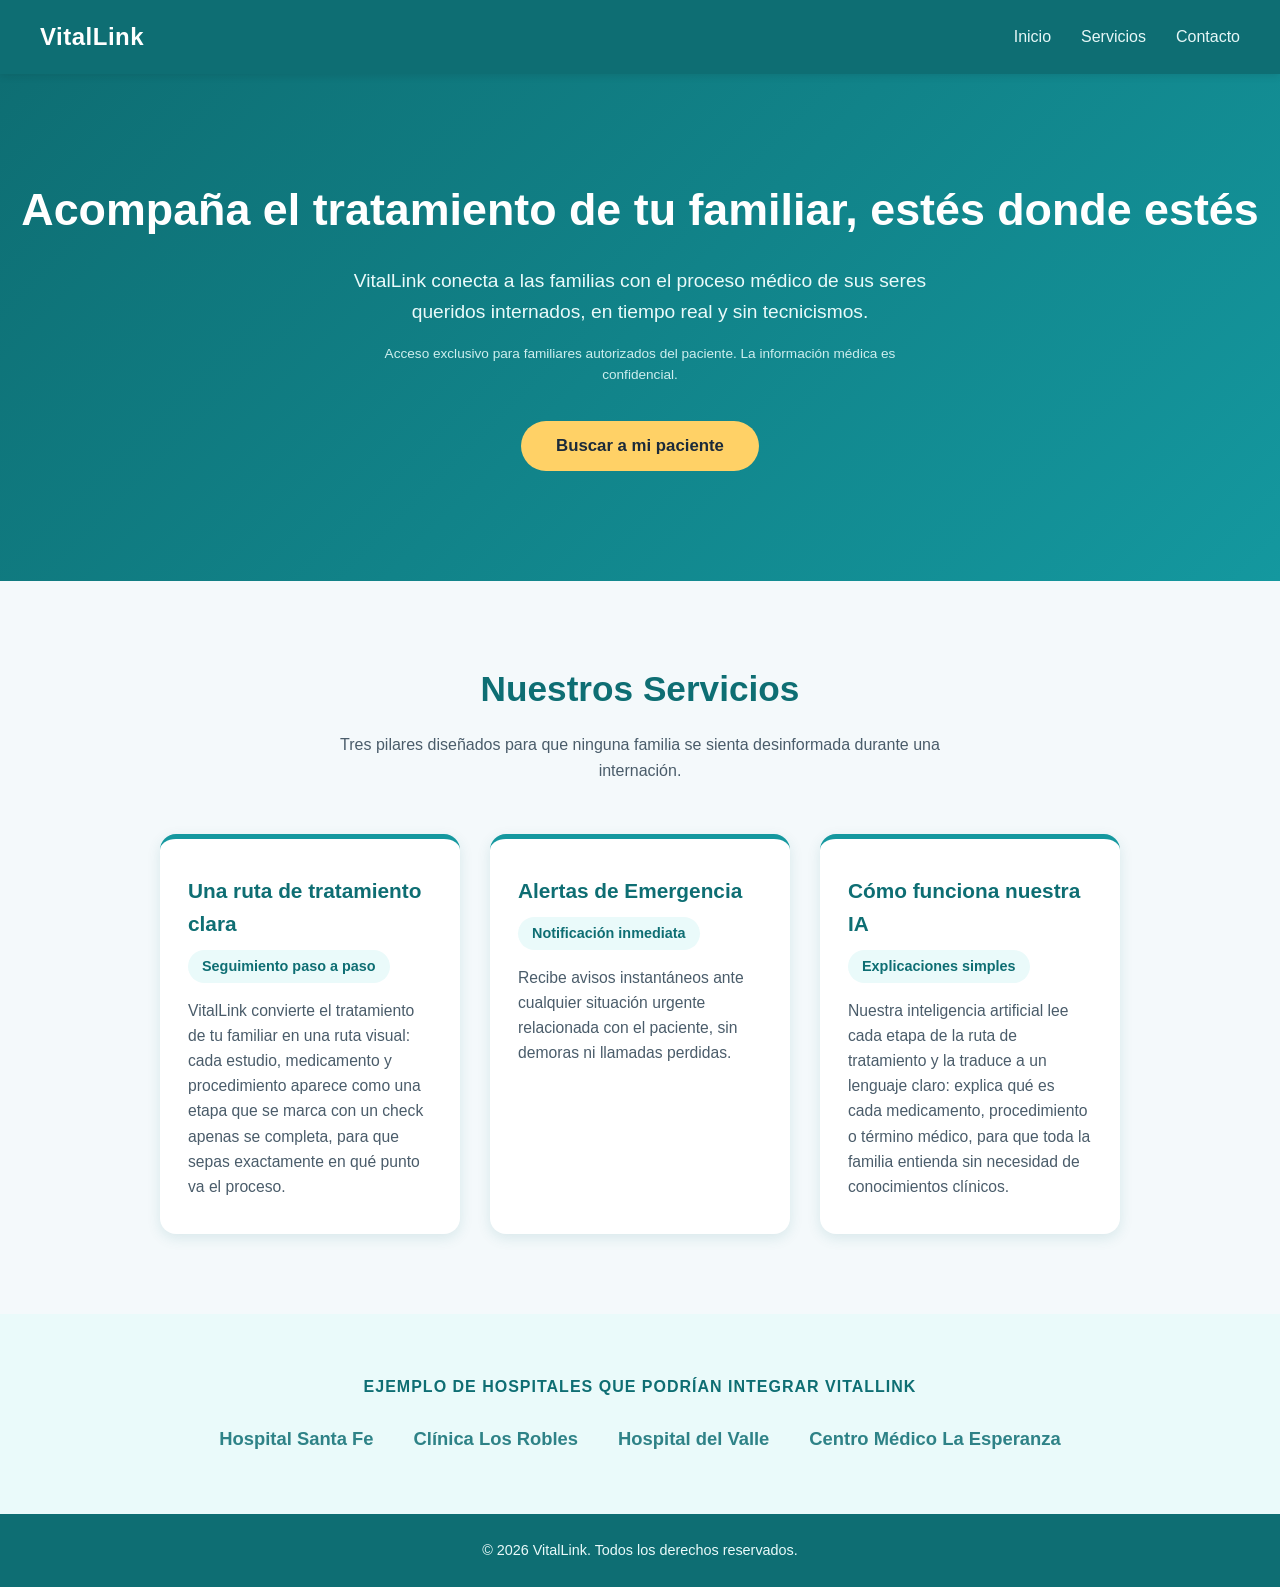
==== index.html @ 8f51c0bb "Update index.html" ====
<!DOCTYPE html>
<html lang="es">
<head>
<meta charset="UTF-8">
<meta name="viewport" content="width=device-width, initial-scale=1.0">
<title>VitalLink - Seguimiento de pacientes en tiempo real</title>
<style>
  * {
    margin: 0;
    padding: 0;
    box-sizing: border-box;
  }

  html {
    scroll-behavior: smooth;
  }

  body {
    font-family: 'Segoe UI', Arial, sans-serif;
    color: #1b2a3a;
    background-color: #f4f9fb;
    line-height: 1.6;
  }

  nav {
    display: flex;
    justify-content: space-between;
    align-items: center;
    background-color: #0e6e73;
    padding: 18px 40px;
    position: sticky;
    top: 0;
    z-index: 100;
    box-shadow: 0 2px 8px rgba(0,0,0,0.1);
  }

  nav .logo {
    color: #ffffff;
    font-size: 1.5rem;
    font-weight: bold;
    letter-spacing: 0.5px;
  }

  nav ul {
    list-style: none;
    display: flex;
    gap: 30px;
  }

  nav ul li a {
    color: #e6f7f7;
    text-decoration: none;
    font-size: 1rem;
    font-weight: 500;
    transition: color 0.3s ease;
  }

  nav ul li a:hover {
    color: #ffd166;
  }

  .hero {
    background: linear-gradient(135deg, #0e6e73 0%, #14989f 100%);
    color: #ffffff;
    text-align: center;
    padding: 100px 20px 110px 20px;
  }

  .hero h1 {
    font-size: 2.8rem;
    margin-bottom: 20px;
  }

  .hero p {
    font-size: 1.2rem;
    max-width: 650px;
    margin: 0 auto 35px auto;
    color: #eafafa;
  }

  .hero .disclaimer {
    font-size: 0.85rem;
    max-width: 550px;
    margin: -20px auto 35px auto;
    color: #cdeeee;
  }

  .btn-primary {
    background-color: #ffd166;
    color: #1b2a3a;
    border: none;
    padding: 15px 35px;
    font-size: 1.05rem;
    font-weight: bold;
    border-radius: 30px;
    cursor: pointer;
    transition: transform 0.2s ease, background-color 0.2s ease;
  }

  .btn-primary:hover {
    background-color: #ffbc3a;
    transform: translateY(-2px);
  }

  .services {
    padding: 80px 40px;
    max-width: 1100px;
    margin: 0 auto;
  }

  .services h2 {
    text-align: center;
    font-size: 2.2rem;
    margin-bottom: 15px;
    color: #0e6e73;
  }

  .services > p {
    text-align: center;
    max-width: 600px;
    margin: 0 auto 50px auto;
    color: #4a5c6a;
  }

  .cards {
    display: flex;
    gap: 30px;
    flex-wrap: wrap;
    justify-content: center;
  }

  .card {
    background-color: #ffffff;
    border-radius: 16px;
    padding: 35px 28px;
    width: 300px;
    box-shadow: 0 4px 14px rgba(14,110,115,0.12);
    text-align: left;
    border-top: 5px solid #14989f;
    transition: transform 0.3s ease, box-shadow 0.3s ease;
  }

  .card:hover {
    transform: translateY(-6px);
    box-shadow: 0 10px 22px rgba(14,110,115,0.2);
  }

  .card h3 {
    color: #0e6e73;
    font-size: 1.3rem;
    margin-bottom: 10px;
  }

  .card .highlight {
    display: inline-block;
    background-color: #eafafa;
    color: #0e6e73;
    font-weight: bold;
    font-size: 0.9rem;
    padding: 5px 14px;
    border-radius: 20px;
    margin-bottom: 15px;
  }

  .card p.description {
    color: #4a5c6a;
    font-size: 0.98rem;
  }

  .hospitals {
    background-color: #eafafa;
    padding: 60px 40px;
  }

  .hospitals-inner {
    max-width: 900px;
    margin: 0 auto;
    text-align: center;
  }

  .hospitals h3 {
    color: #0e6e73;
    font-size: 1rem;
    text-transform: uppercase;
    letter-spacing: 1px;
    margin-bottom: 25px;
  }

  .hospital-logos {
    display: flex;
    justify-content: center;
    align-items: center;
    gap: 40px;
    flex-wrap: wrap;
  }

  .hospital-logos span {
    font-size: 1.15rem;
    font-weight: bold;
    color: #0e6e73;
    opacity: 0.85;
  }

  footer {
    background-color: #0e6e73;
    color: #eafafa;
    text-align: center;
    padding: 25px 20px;
    font-size: 0.9rem;
  }

  @media (max-width: 768px) {
    nav {
      flex-direction: column;
      gap: 15px;
      padding: 18px 20px;
    }

    nav ul {
      gap: 20px;
    }

    .hero h1 {
      font-size: 2.1rem;
    }

    .hero p {
      font-size: 1rem;
    }

    .hospital-logos {
      gap: 25px;
    }
  }
</style>
</head>
<body>

<nav>
  <div class="logo">VitalLink</div>
  <ul>
    <li><a href="#inicio">Inicio</a></li>
    <li><a href="#servicios">Servicios</a></li>
    <li><a href="#contacto">Contacto</a></li>
  </ul>
</nav>

<section class="hero" id="inicio">
  <h1>Acompaña el tratamiento de tu familiar, estés donde estés</h1>
  <p>VitalLink conecta a las familias con el proceso médico de sus seres queridos internados, en tiempo real y sin tecnicismos.</p>
  <p class="disclaimer">Acceso exclusivo para familiares autorizados del paciente. La información médica es confidencial.</p>
  <button class="btn-primary">Buscar a mi paciente</button>
</section>

<section class="services" id="servicios">
  <h2>Nuestros Servicios</h2>
  <p>Tres pilares diseñados para que ninguna familia se sienta desinformada durante una internación.</p>
  <div class="cards">
    <div class="card">
      <h3>Una ruta de tratamiento clara</h3>
      <span class="highlight">Seguimiento paso a paso</span>
      <p class="description">VitalLink convierte el tratamiento de tu familiar en una ruta visual: cada estudio, medicamento y procedimiento aparece como una etapa que se marca con un check apenas se completa, para que sepas exactamente en qué punto va el proceso.</p>
    </div>
    <div class="card">
      <h3>Alertas de Emergencia</h3>
      <span class="highlight">Notificación inmediata</span>
      <p class="description">Recibe avisos instantáneos ante cualquier situación urgente relacionada con el paciente, sin demoras ni llamadas perdidas.</p>
    </div>
    <div class="card">
      <h3>Cómo funciona nuestra IA</h3>
      <span class="highlight">Explicaciones simples</span>
      <p class="description">Nuestra inteligencia artificial lee cada etapa de la ruta de tratamiento y la traduce a un lenguaje claro: explica qué es cada medicamento, procedimiento o término médico, para que toda la familia entienda sin necesidad de conocimientos clínicos.</p>
    </div>
  </div>
</section>

<section class="hospitals">
  <div class="hospitals-inner">
    <h3>Ejemplo de hospitales que podrían integrar VitalLink</h3>
    <div class="hospital-logos">
      <span>Hospital Santa Fe</span>
      <span>Clínica Los Robles</span>
      <span>Hospital del Valle</span>
      <span>Centro Médico La Esperanza</span>
    </div>
  </div>
</section>

<footer id="contacto">
  <p>&copy; 2026 VitalLink. Todos los derechos reservados.</p>
</footer>

</body>
</html>
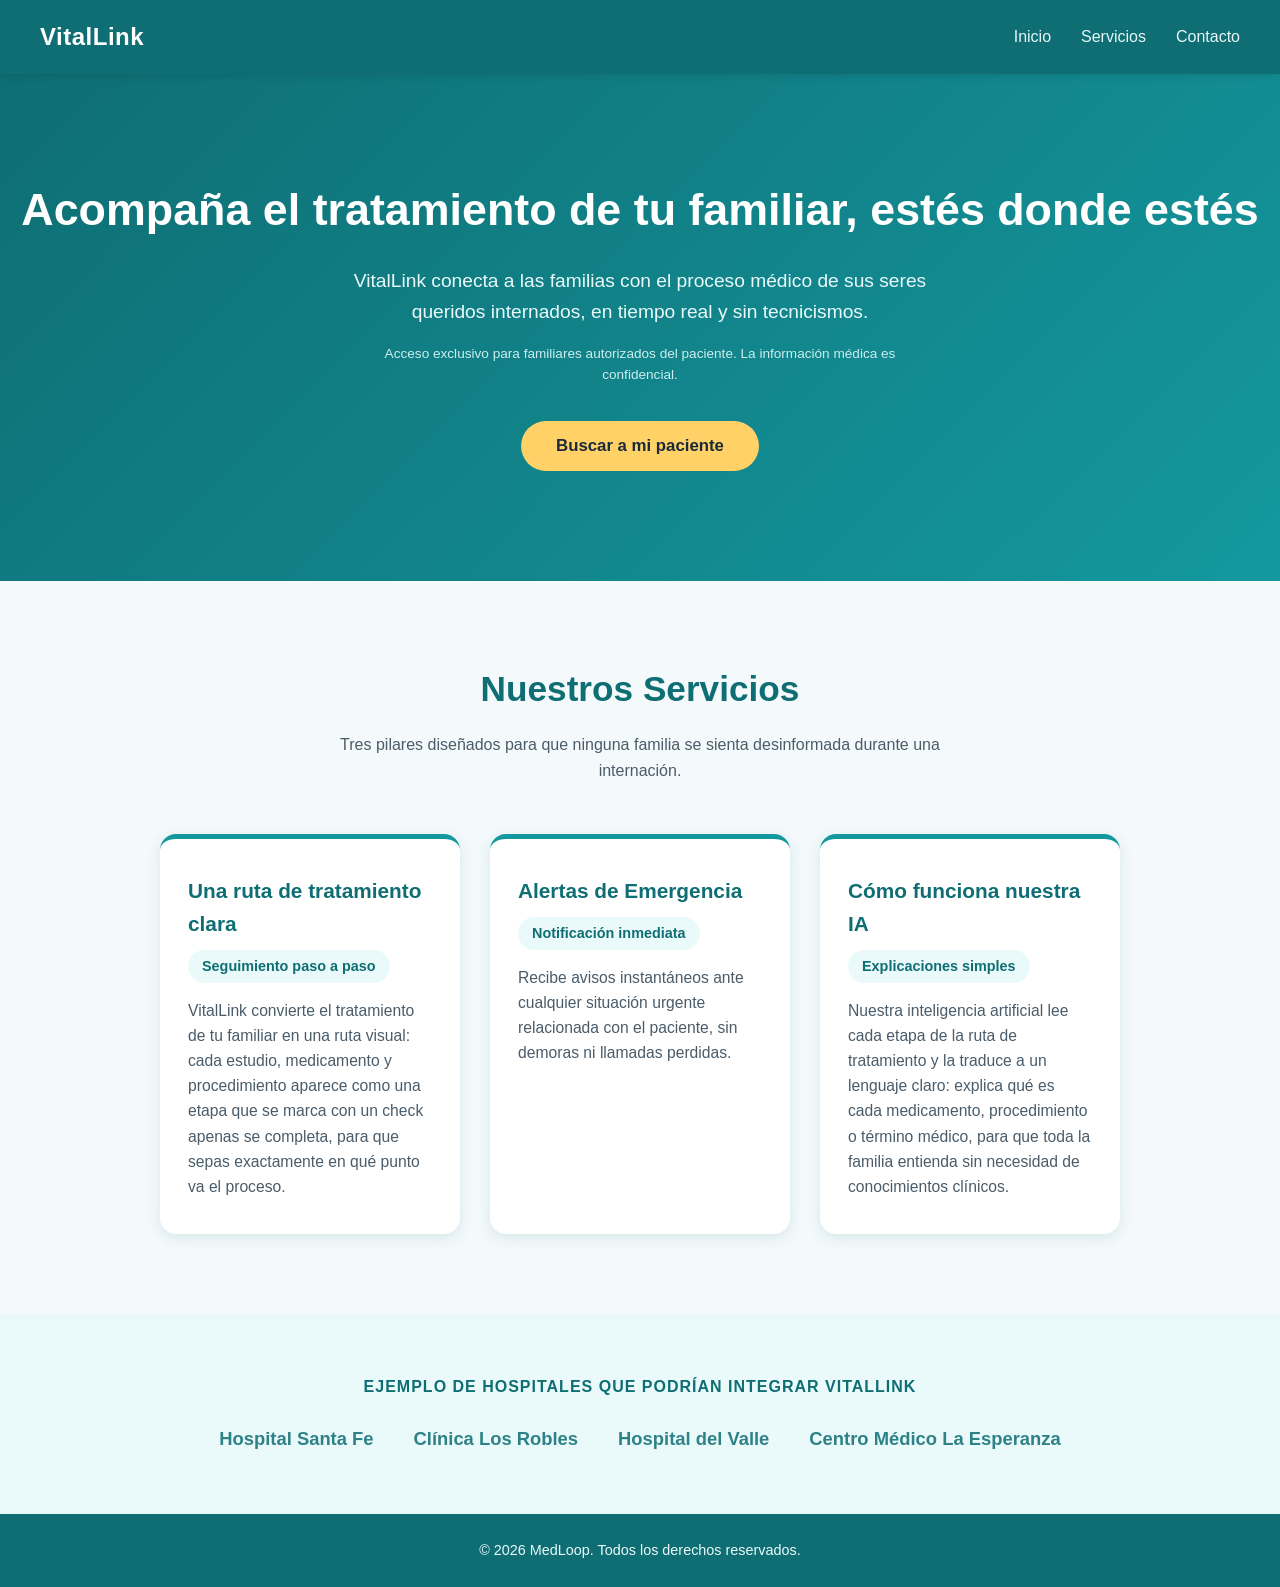
==== commit 4ed3cd4e: "Update index.html" ====
--- a/index.html
+++ b/index.html
@@ -3,7 +3,7 @@
 <head>
 <meta charset="UTF-8">
 <meta name="viewport" content="width=device-width, initial-scale=1.0">
-<title>VitalLink - Seguimiento de pacientes en tiempo real</title>
+<title>MedLoop - Seguimiento de pacientes en tiempo real</title>
 <style>
   * {
     margin: 0;
@@ -287,7 +287,7 @@
 </section>
 
 <footer id="contacto">
-  <p>&copy; 2026 VitalLink. Todos los derechos reservados.</p>
+  <p>&copy; 2026 MedLoop. Todos los derechos reservados.</p>
 </footer>
 
 </body>
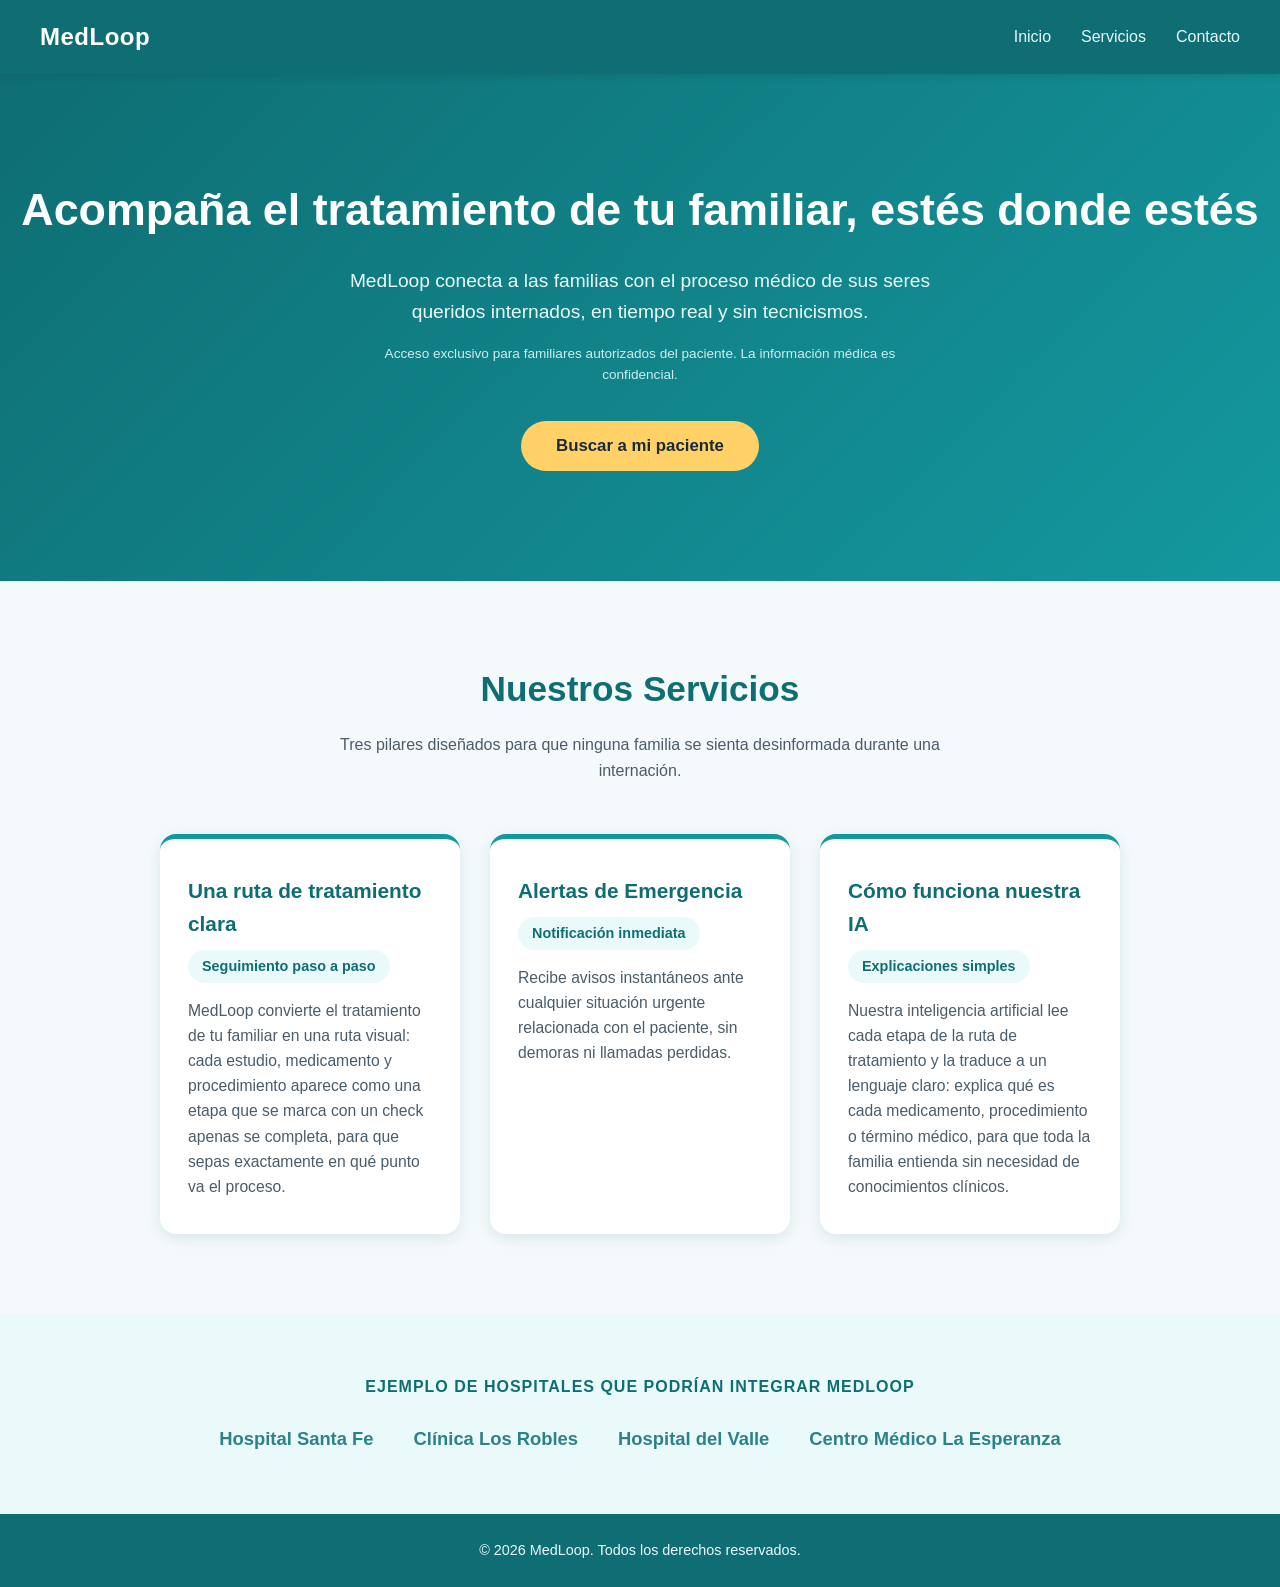
==== commit 8bc39fa5: "Update index.html" ====
--- a/index.html
+++ b/index.html
@@ -237,7 +237,7 @@
 <body>
 
 <nav>
-  <div class="logo">VitalLink</div>
+  <div class="logo">MedLoop</div>
   <ul>
     <li><a href="#inicio">Inicio</a></li>
     <li><a href="#servicios">Servicios</a></li>
@@ -247,7 +247,7 @@
 
 <section class="hero" id="inicio">
   <h1>Acompaña el tratamiento de tu familiar, estés donde estés</h1>
-  <p>VitalLink conecta a las familias con el proceso médico de sus seres queridos internados, en tiempo real y sin tecnicismos.</p>
+  <p>MedLoop conecta a las familias con el proceso médico de sus seres queridos internados, en tiempo real y sin tecnicismos.</p>
   <p class="disclaimer">Acceso exclusivo para familiares autorizados del paciente. La información médica es confidencial.</p>
   <button class="btn-primary">Buscar a mi paciente</button>
 </section>
@@ -259,7 +259,7 @@
     <div class="card">
       <h3>Una ruta de tratamiento clara</h3>
       <span class="highlight">Seguimiento paso a paso</span>
-      <p class="description">VitalLink convierte el tratamiento de tu familiar en una ruta visual: cada estudio, medicamento y procedimiento aparece como una etapa que se marca con un check apenas se completa, para que sepas exactamente en qué punto va el proceso.</p>
+      <p class="description">MedLoop convierte el tratamiento de tu familiar en una ruta visual: cada estudio, medicamento y procedimiento aparece como una etapa que se marca con un check apenas se completa, para que sepas exactamente en qué punto va el proceso.</p>
     </div>
     <div class="card">
       <h3>Alertas de Emergencia</h3>
@@ -276,7 +276,7 @@
 
 <section class="hospitals">
   <div class="hospitals-inner">
-    <h3>Ejemplo de hospitales que podrían integrar VitalLink</h3>
+    <h3>Ejemplo de hospitales que podrían integrar MedLoop</h3>
     <div class="hospital-logos">
       <span>Hospital Santa Fe</span>
       <span>Clínica Los Robles</span>
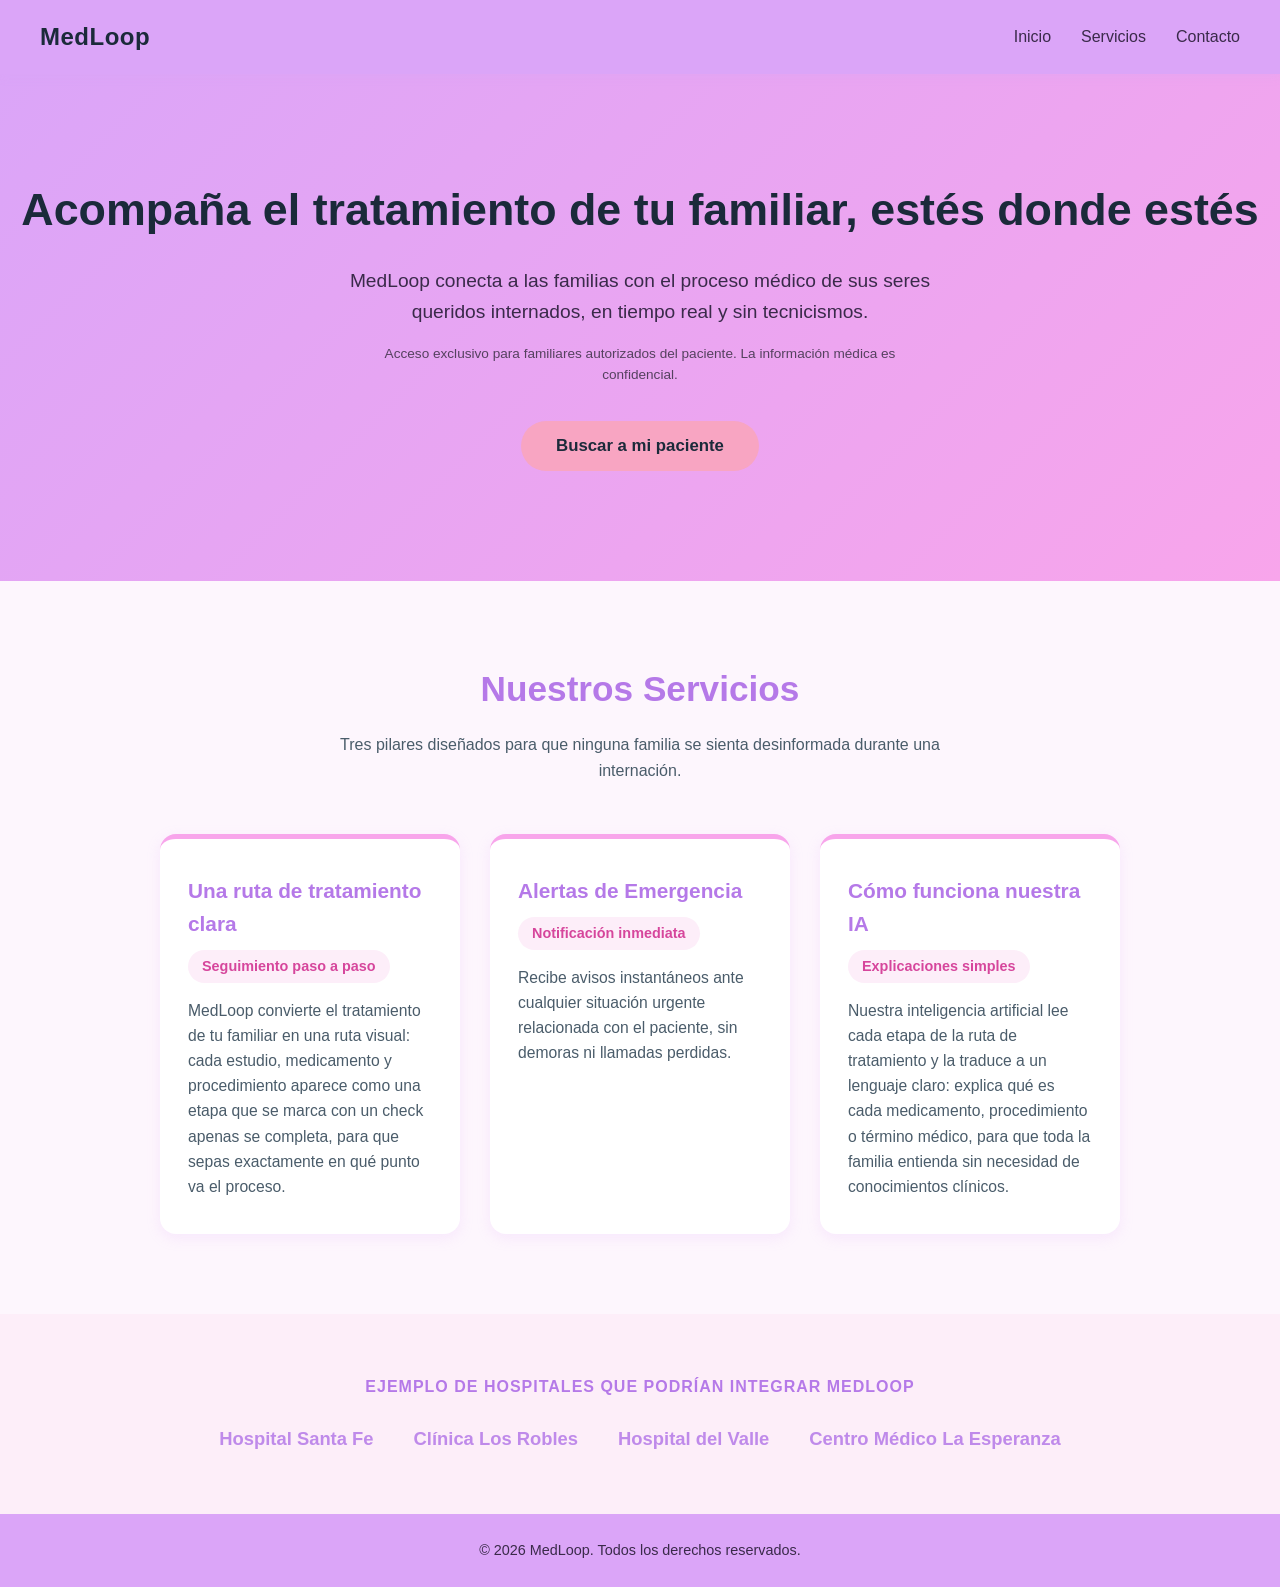
==== commit 78e611a8: "Update index.html" ====
--- a/index.html
+++ b/index.html
@@ -18,7 +18,7 @@
   body {
     font-family: 'Segoe UI', Arial, sans-serif;
     color: #1b2a3a;
-    background-color: #f4f9fb;
+    background-color: #fdf6fd;
     line-height: 1.6;
   }
 
@@ -26,16 +26,16 @@
     display: flex;
     justify-content: space-between;
     align-items: center;
-    background-color: #0e6e73;
+    background-color: #DBA5F8;
     padding: 18px 40px;
     position: sticky;
     top: 0;
     z-index: 100;
-    box-shadow: 0 2px 8px rgba(0,0,0,0.1);
+    box-shadow: 0 2px 8px rgba(219,165,248,0.35);
   }
 
   nav .logo {
-    color: #ffffff;
+    color: #1b2a3a;
     font-size: 1.5rem;
     font-weight: bold;
     letter-spacing: 0.5px;
@@ -48,7 +48,7 @@
   }
 
   nav ul li a {
-    color: #e6f7f7;
+    color: #3a2a4a;
     text-decoration: none;
     font-size: 1rem;
     font-weight: 500;
@@ -56,12 +56,12 @@
   }
 
   nav ul li a:hover {
-    color: #ffd166;
+    color: #F8A5C2;
   }
 
   .hero {
-    background: linear-gradient(135deg, #0e6e73 0%, #14989f 100%);
-    color: #ffffff;
+    background: linear-gradient(135deg, #DBA5F8 0%, #F8A5EB 100%);
+    color: #1b2a3a;
     text-align: center;
     padding: 100px 20px 110px 20px;
   }
@@ -75,18 +75,18 @@
     font-size: 1.2rem;
     max-width: 650px;
     margin: 0 auto 35px auto;
-    color: #eafafa;
+    color: #3a2a4a;
   }
 
   .hero .disclaimer {
     font-size: 0.85rem;
     max-width: 550px;
     margin: -20px auto 35px auto;
-    color: #cdeeee;
+    color: #55415f;
   }
 
   .btn-primary {
-    background-color: #ffd166;
+    background-color: #F8A5C2;
     color: #1b2a3a;
     border: none;
     padding: 15px 35px;
@@ -98,7 +98,7 @@
   }
 
   .btn-primary:hover {
-    background-color: #ffbc3a;
+    background-color: #f589ac;
     transform: translateY(-2px);
   }
 
@@ -112,7 +112,7 @@
     text-align: center;
     font-size: 2.2rem;
     margin-bottom: 15px;
-    color: #0e6e73;
+    color: #b579e8;
   }
 
   .services > p {
@@ -134,27 +134,27 @@
     border-radius: 16px;
     padding: 35px 28px;
     width: 300px;
-    box-shadow: 0 4px 14px rgba(14,110,115,0.12);
+    box-shadow: 0 4px 14px rgba(219,165,248,0.18);
     text-align: left;
-    border-top: 5px solid #14989f;
+    border-top: 5px solid #F8A5EB;
     transition: transform 0.3s ease, box-shadow 0.3s ease;
   }
 
   .card:hover {
     transform: translateY(-6px);
-    box-shadow: 0 10px 22px rgba(14,110,115,0.2);
+    box-shadow: 0 10px 22px rgba(219,165,248,0.3);
   }
 
   .card h3 {
-    color: #0e6e73;
+    color: #b579e8;
     font-size: 1.3rem;
     margin-bottom: 10px;
   }
 
   .card .highlight {
     display: inline-block;
-    background-color: #eafafa;
-    color: #0e6e73;
+    background-color: #fdeef9;
+    color: #d6469c;
     font-weight: bold;
     font-size: 0.9rem;
     padding: 5px 14px;
@@ -168,7 +168,7 @@
   }
 
   .hospitals {
-    background-color: #eafafa;
+    background-color: #fdeef9;
     padding: 60px 40px;
   }
 
@@ -179,7 +179,7 @@
   }
 
   .hospitals h3 {
-    color: #0e6e73;
+    color: #b579e8;
     font-size: 1rem;
     text-transform: uppercase;
     letter-spacing: 1px;
@@ -197,13 +197,13 @@
   .hospital-logos span {
     font-size: 1.15rem;
     font-weight: bold;
-    color: #0e6e73;
+    color: #b579e8;
     opacity: 0.85;
   }
 
   footer {
-    background-color: #0e6e73;
-    color: #eafafa;
+    background-color: #DBA5F8;
+    color: #3a2a4a;
     text-align: center;
     padding: 25px 20px;
     font-size: 0.9rem;
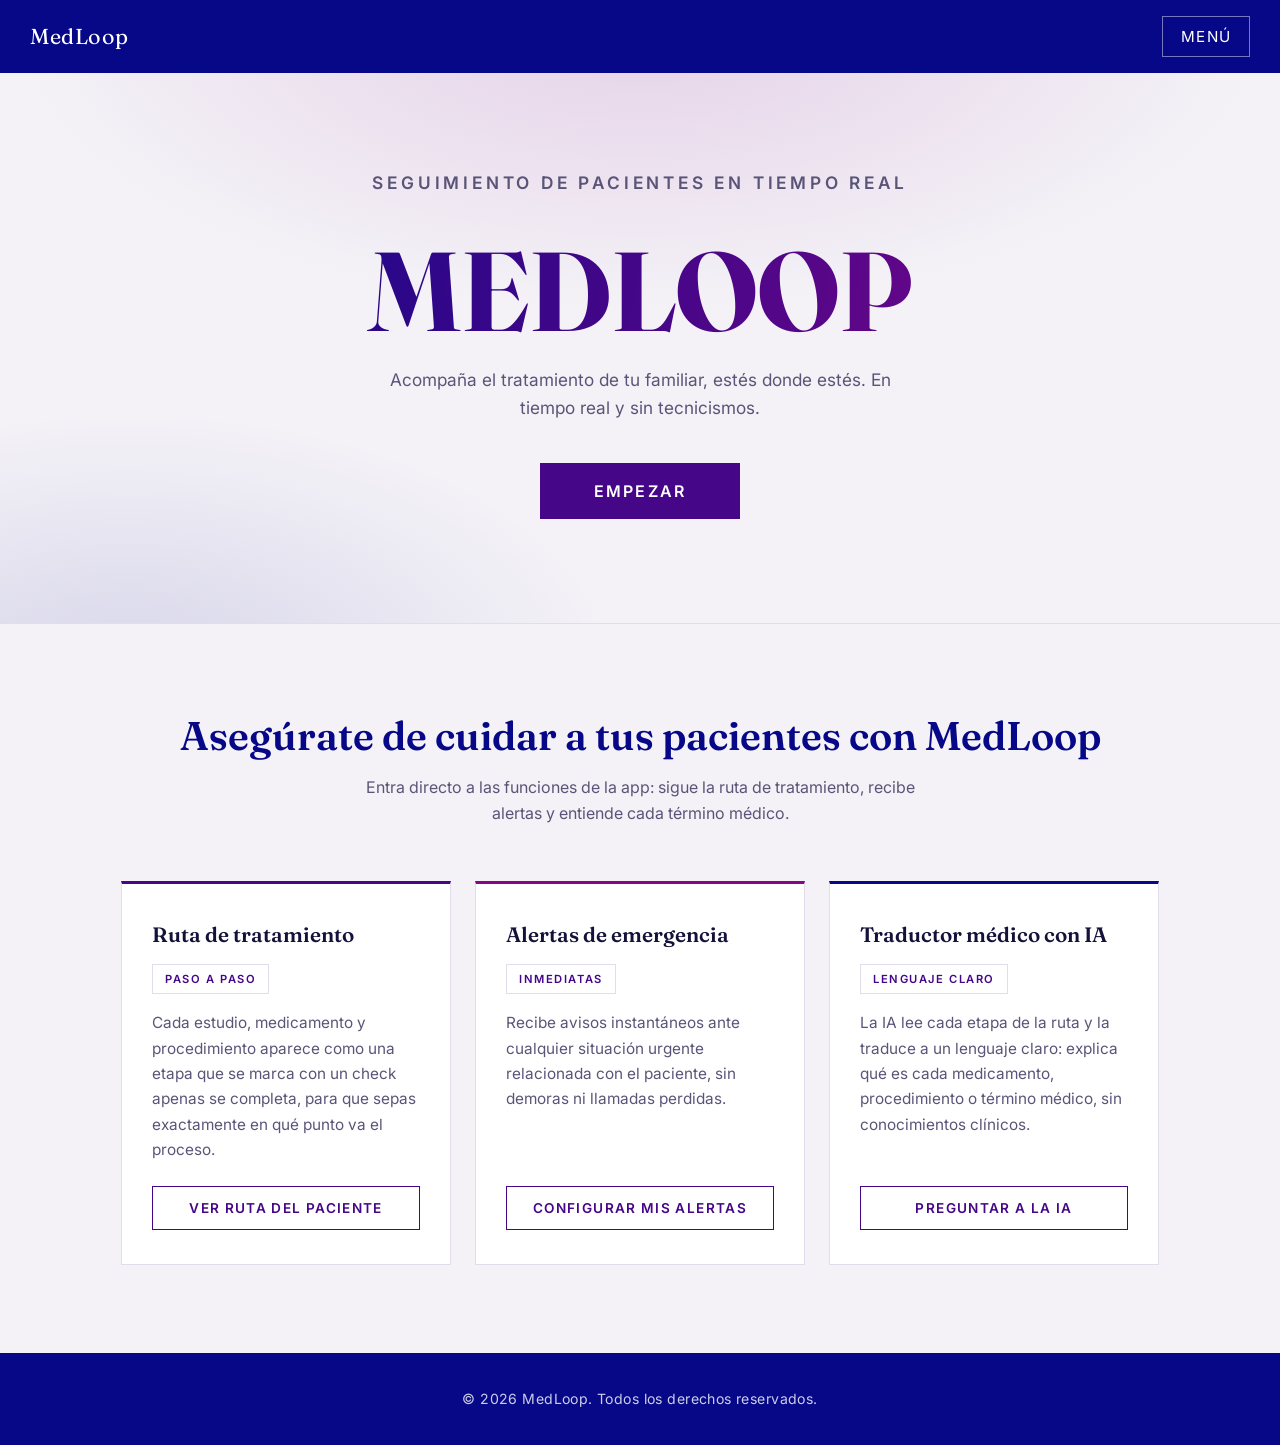
==== commit 347f2657: "Update2 index.html" ====
--- a/index.html
+++ b/index.html
@@ -3,234 +3,155 @@
 <head>
 <meta charset="UTF-8">
 <meta name="viewport" content="width=device-width, initial-scale=1.0">
-<title>MedLoop - Seguimiento de pacientes en tiempo real</title>
+<title>MedLoop</title>
+<link rel="preconnect" href="https://fonts.googleapis.com">
+<link rel="preconnect" href="https://fonts.gstatic.com" crossorigin>
+<link href="https://fonts.googleapis.com/css2?family=Fraunces:opsz,wght@9..144,600;9..144,700&family=Inter:wght@400;500;600&display=swap" rel="stylesheet">
 <style>
-  * {
-    margin: 0;
-    padding: 0;
-    box-sizing: border-box;
-  }
-
-  html {
-    scroll-behavior: smooth;
-  }
-
-  body {
-    font-family: 'Segoe UI', Arial, sans-serif;
-    color: #1b2a3a;
-    background-color: #fdf6fd;
-    line-height: 1.6;
-  }
-
-  nav {
-    display: flex;
-    justify-content: space-between;
-    align-items: center;
-    background-color: #DBA5F8;
-    padding: 18px 40px;
-    position: sticky;
-    top: 0;
-    z-index: 100;
-    box-shadow: 0 2px 8px rgba(219,165,248,0.35);
-  }
-
-  nav .logo {
-    color: #1b2a3a;
-    font-size: 1.5rem;
-    font-weight: bold;
-    letter-spacing: 0.5px;
-  }
-
-  nav ul {
-    list-style: none;
-    display: flex;
-    gap: 30px;
-  }
-
-  nav ul li a {
-    color: #3a2a4a;
-    text-decoration: none;
-    font-size: 1rem;
-    font-weight: 500;
-    transition: color 0.3s ease;
-  }
-
-  nav ul li a:hover {
-    color: #F8A5C2;
-  }
-
-  .hero {
-    background: linear-gradient(135deg, #DBA5F8 0%, #F8A5EB 100%);
-    color: #1b2a3a;
-    text-align: center;
-    padding: 100px 20px 110px 20px;
-  }
-
-  .hero h1 {
-    font-size: 2.8rem;
-    margin-bottom: 20px;
-  }
-
-  .hero p {
-    font-size: 1.2rem;
-    max-width: 650px;
-    margin: 0 auto 35px auto;
-    color: #3a2a4a;
-  }
-
-  .hero .disclaimer {
-    font-size: 0.85rem;
-    max-width: 550px;
-    margin: -20px auto 35px auto;
-    color: #55415f;
-  }
-
-  .btn-primary {
-    background-color: #F8A5C2;
-    color: #1b2a3a;
-    border: none;
-    padding: 15px 35px;
-    font-size: 1.05rem;
-    font-weight: bold;
-    border-radius: 30px;
-    cursor: pointer;
-    transition: transform 0.2s ease, background-color 0.2s ease;
-  }
-
-  .btn-primary:hover {
-    background-color: #f589ac;
-    transform: translateY(-2px);
-  }
-
-  .services {
-    padding: 80px 40px;
-    max-width: 1100px;
-    margin: 0 auto;
-  }
-
-  .services h2 {
-    text-align: center;
-    font-size: 2.2rem;
-    margin-bottom: 15px;
-    color: #b579e8;
-  }
-
-  .services > p {
-    text-align: center;
-    max-width: 600px;
-    margin: 0 auto 50px auto;
-    color: #4a5c6a;
-  }
-
-  .cards {
-    display: flex;
-    gap: 30px;
-    flex-wrap: wrap;
-    justify-content: center;
-  }
-
-  .card {
-    background-color: #ffffff;
-    border-radius: 16px;
-    padding: 35px 28px;
-    width: 300px;
-    box-shadow: 0 4px 14px rgba(219,165,248,0.18);
-    text-align: left;
-    border-top: 5px solid #F8A5EB;
-    transition: transform 0.3s ease, box-shadow 0.3s ease;
-  }
-
-  .card:hover {
-    transform: translateY(-6px);
-    box-shadow: 0 10px 22px rgba(219,165,248,0.3);
-  }
-
-  .card h3 {
-    color: #b579e8;
-    font-size: 1.3rem;
-    margin-bottom: 10px;
-  }
-
-  .card .highlight {
-    display: inline-block;
-    background-color: #fdeef9;
-    color: #d6469c;
-    font-weight: bold;
-    font-size: 0.9rem;
-    padding: 5px 14px;
-    border-radius: 20px;
-    margin-bottom: 15px;
-  }
-
-  .card p.description {
-    color: #4a5c6a;
-    font-size: 0.98rem;
-  }
-
-  .hospitals {
-    background-color: #fdeef9;
-    padding: 60px 40px;
-  }
-
-  .hospitals-inner {
-    max-width: 900px;
-    margin: 0 auto;
-    text-align: center;
-  }
-
-  .hospitals h3 {
-    color: #b579e8;
-    font-size: 1rem;
-    text-transform: uppercase;
-    letter-spacing: 1px;
-    margin-bottom: 25px;
-  }
-
-  .hospital-logos {
-    display: flex;
-    justify-content: center;
-    align-items: center;
-    gap: 40px;
-    flex-wrap: wrap;
-  }
-
-  .hospital-logos span {
-    font-size: 1.15rem;
-    font-weight: bold;
-    color: #b579e8;
-    opacity: 0.85;
-  }
-
-  footer {
-    background-color: #DBA5F8;
-    color: #3a2a4a;
-    text-align: center;
-    padding: 25px 20px;
-    font-size: 0.9rem;
-  }
-
-  @media (max-width: 768px) {
-    nav {
-      flex-direction: column;
-      gap: 15px;
-      padding: 18px 20px;
+  :root{
+    --azul:#060888;
+    --morado:#450688;
+    --magenta:#860688;
+    --papel:#f4f2f7;
+    --card:#ffffff;
+    --texto:#14123a;
+    --suave:#5a5578;
+    --linea:#e2dded;
+  }
+  @media (prefers-color-scheme: dark){
+    :root:not([data-theme="light"]){
+      --papel:#0a0920;--card:#141230;--texto:#f1eefa;--suave:#b9b2d4;--linea:#2a2650;
     }
-
-    nav ul {
-      gap: 20px;
-    }
-
-    .hero h1 {
-      font-size: 2.1rem;
-    }
-
-    .hero p {
-      font-size: 1rem;
-    }
-
-    .hospital-logos {
-      gap: 25px;
-    }
+  }
+  :root[data-theme="dark"]{
+    --papel:#0a0920;--card:#141230;--texto:#f1eefa;--suave:#b9b2d4;--linea:#2a2650;
+  }
+
+  *{margin:0;padding:0;box-sizing:border-box}
+  html{scroll-behavior:smooth}
+  body{
+    font-family:'Inter',-apple-system,'Segoe UI',Arial,sans-serif;
+    background-color:var(--papel);color:var(--texto);line-height:1.65;
+  }
+
+  /* NAV */
+  nav{
+    display:flex;justify-content:space-between;align-items:center;
+    background:var(--azul);padding:16px 30px;position:sticky;top:0;z-index:200;
+  }
+  nav .logo{color:#fff;font-family:'Fraunces',Georgia,serif;font-size:1.35rem;letter-spacing:.5px}
+  .menu-btn{
+    background:transparent;border:1px solid rgba(255,255,255,.45);color:#fff;
+    font-family:inherit;font-size:.95rem;letter-spacing:.08em;text-transform:uppercase;
+    padding:10px 18px;cursor:pointer;
+  }
+  .menu-btn:hover{background:rgba(255,255,255,.12)}
+
+  /* OVERLAY MENU (estilo Princeton) */
+  .overlay{
+    position:fixed;inset:0;z-index:300;background:var(--azul);
+    display:none;flex-direction:column;overflow-y:auto;
+  }
+  .overlay.open{display:flex}
+  .overlay-top{
+    display:flex;justify-content:space-between;align-items:center;
+    padding:16px 30px;border-bottom:1px solid rgba(255,255,255,.18);
+  }
+  .overlay-top .logo{color:#fff;font-family:'Fraunces',Georgia,serif;font-size:1.35rem}
+  .close-btn{
+    background:transparent;border:1px solid rgba(255,255,255,.45);color:#fff;
+    font-family:inherit;font-size:.95rem;letter-spacing:.08em;text-transform:uppercase;
+    padding:10px 18px;cursor:pointer;
+  }
+  .overlay nav-list{display:block}
+  .overlay a{
+    display:block;color:#fff;text-decoration:none;
+    font-family:'Fraunces',Georgia,serif;
+    font-size:clamp(1.8rem,5.5vw,3.2rem);line-height:1.2;
+    padding:26px 30px;max-width:1000px;margin:0 auto;width:100%;
+    border-bottom:1px solid rgba(255,255,255,.15);
+    transition:background .25s ease,padding-left .25s ease;
+  }
+  .overlay a:hover{background:var(--magenta);padding-left:48px}
+
+  /* HERO */
+  .hero{
+    text-align:center;padding:96px 24px 104px;
+    background:
+      radial-gradient(900px 420px at 50% -10%, rgba(134,6,136,.14), transparent 70%),
+      radial-gradient(700px 380px at 10% 110%, rgba(6,8,136,.12), transparent 70%);
+    border-bottom:1px solid var(--linea);
+  }
+  .eyebrow{
+    text-transform:uppercase;letter-spacing:.22em;font-size:.78rem;
+    color:var(--morado);margin-bottom:22px;font-weight:600;
+  }
+  .hero h1{
+    font-family:'Fraunces',Georgia,serif;font-weight:700;
+    font-size:clamp(3.2rem,13vw,7rem);line-height:.95;letter-spacing:-.01em;
+    text-transform:uppercase;margin-bottom:22px;
+    background:linear-gradient(100deg,var(--azul),var(--morado) 50%,var(--magenta));
+    -webkit-background-clip:text;background-clip:text;color:transparent;
+  }
+  .hero p{color:var(--suave);font-size:1.08rem;max-width:560px;margin:0 auto 40px}
+  .btn-primary{
+    background:var(--morado);color:#fff;border:none;border-radius:0;
+    font-family:inherit;font-size:1rem;font-weight:600;
+    letter-spacing:.14em;text-transform:uppercase;
+    padding:18px 54px;cursor:pointer;
+    transition:background .25s ease,transform .2s ease;
+  }
+  .btn-primary:hover{background:var(--magenta);transform:translateY(-2px)}
+
+  /* SERVICIOS */
+  .services{padding:88px 24px;max-width:1120px;margin:0 auto}
+  .services h2{
+    text-align:center;font-family:'Fraunces',Georgia,serif;font-weight:600;
+    font-size:clamp(1.7rem,4.5vw,2.5rem);line-height:1.2;
+    color:var(--azul);margin-bottom:14px;
+  }
+  @media (prefers-color-scheme: dark){:root:not([data-theme="light"]) .services h2{color:#fff}}
+  :root[data-theme="dark"] .services h2{color:#fff}
+  .services > p{text-align:center;max-width:600px;margin:0 auto 54px;color:var(--suave)}
+  .cards{display:flex;gap:24px;flex-wrap:wrap;justify-content:center}
+  .card{
+    background:var(--card);padding:34px 30px;width:330px;
+    border:1px solid var(--linea);border-top:3px solid var(--morado);
+    display:flex;flex-direction:column;
+    transition:transform .3s ease,box-shadow .3s ease,border-top-color .3s ease;
+  }
+  .card:nth-child(2){border-top-color:var(--magenta)}
+  .card:nth-child(3){border-top-color:var(--azul)}
+  .card:hover{transform:translateY(-6px);box-shadow:0 18px 38px rgba(20,18,58,.12)}
+  .card h3{
+    font-family:'Fraunces',Georgia,serif;font-weight:600;
+    font-size:1.3rem;color:var(--texto);margin-bottom:12px;
+  }
+  .highlight{
+    align-self:flex-start;text-transform:uppercase;letter-spacing:.14em;
+    font-size:.7rem;font-weight:600;color:var(--morado);
+    border:1px solid var(--linea);padding:5px 12px;margin-bottom:16px;
+  }
+  .card p.description{color:var(--suave);font-size:.96rem;flex:1}
+  .card-action{
+    margin-top:24px;background:transparent;color:var(--morado);
+    border:1px solid var(--morado);font-family:inherit;font-weight:600;
+    font-size:.85rem;letter-spacing:.1em;text-transform:uppercase;
+    padding:13px;cursor:pointer;transition:background .25s ease,color .25s ease;
+  }
+  .card-action:hover{background:var(--morado);color:#fff}
+  @media (prefers-color-scheme: dark){:root:not([data-theme="light"]) .card-action,
+    :root:not([data-theme="light"]) .highlight{color:#c9a6e8;border-color:#c9a6e8}}
+
+  footer{
+    background:var(--azul);color:rgba(255,255,255,.8);
+    text-align:center;padding:34px 20px;font-size:.88rem;letter-spacing:.03em;
+  }
+
+  @media (max-width:768px){
+    nav,.overlay-top{padding:14px 18px}
+    .hero{padding:66px 18px 74px}
+    .overlay a{padding:20px 18px}
   }
 </style>
 </head>
@@ -238,57 +159,67 @@
 
 <nav>
   <div class="logo">MedLoop</div>
-  <ul>
-    <li><a href="#inicio">Inicio</a></li>
-    <li><a href="#servicios">Servicios</a></li>
-    <li><a href="#contacto">Contacto</a></li>
-  </ul>
+  <button class="menu-btn" id="menuBtn" aria-expanded="false">Menú</button>
 </nav>
 
+<div class="overlay" id="overlay">
+  <div class="overlay-top">
+    <div class="logo">MedLoop</div>
+    <button class="close-btn" id="closeBtn">Cerrar ✕</button>
+  </div>
+  <a href="#inicio">Inicio</a>
+  <a href="#inicio">Iniciar sesión</a>
+  <a href="#servicios">Ayuda</a>
+  <a href="#contacto">Contacto</a>
+  <a href="#servicios">Información para pacientes</a>
+</div>
+
 <section class="hero" id="inicio">
-  <h1>Acompaña el tratamiento de tu familiar, estés donde estés</h1>
-  <p>MedLoop conecta a las familias con el proceso médico de sus seres queridos internados, en tiempo real y sin tecnicismos.</p>
-  <p class="disclaimer">Acceso exclusivo para familiares autorizados del paciente. La información médica es confidencial.</p>
-  <button class="btn-primary">Buscar a mi paciente</button>
+  <p class="eyebrow">Seguimiento de pacientes en tiempo real</p>
+  <h1>MedLoop</h1>
+  <p>Acompaña el tratamiento de tu familiar, estés donde estés. En tiempo real y sin tecnicismos.</p>
+  <button class="btn-primary" id="empezar">Empezar</button>
 </section>
 
 <section class="services" id="servicios">
-  <h2>Nuestros Servicios</h2>
-  <p>Tres pilares diseñados para que ninguna familia se sienta desinformada durante una internación.</p>
+  <h2>Asegúrate de cuidar a tus pacientes con MedLoop</h2>
+  <p>Entra directo a las funciones de la app: sigue la ruta de tratamiento, recibe alertas y entiende cada término médico.</p>
   <div class="cards">
     <div class="card">
-      <h3>Una ruta de tratamiento clara</h3>
-      <span class="highlight">Seguimiento paso a paso</span>
-      <p class="description">MedLoop convierte el tratamiento de tu familiar en una ruta visual: cada estudio, medicamento y procedimiento aparece como una etapa que se marca con un check apenas se completa, para que sepas exactamente en qué punto va el proceso.</p>
+      <h3>Ruta de tratamiento</h3>
+      <span class="highlight">Paso a paso</span>
+      <p class="description">Cada estudio, medicamento y procedimiento aparece como una etapa que se marca con un check apenas se completa, para que sepas exactamente en qué punto va el proceso.</p>
+      <button class="card-action">Ver ruta del paciente</button>
     </div>
     <div class="card">
-      <h3>Alertas de Emergencia</h3>
-      <span class="highlight">Notificación inmediata</span>
+      <h3>Alertas de emergencia</h3>
+      <span class="highlight">Inmediatas</span>
       <p class="description">Recibe avisos instantáneos ante cualquier situación urgente relacionada con el paciente, sin demoras ni llamadas perdidas.</p>
+      <button class="card-action">Configurar mis alertas</button>
     </div>
     <div class="card">
-      <h3>Cómo funciona nuestra IA</h3>
-      <span class="highlight">Explicaciones simples</span>
-      <p class="description">Nuestra inteligencia artificial lee cada etapa de la ruta de tratamiento y la traduce a un lenguaje claro: explica qué es cada medicamento, procedimiento o término médico, para que toda la familia entienda sin necesidad de conocimientos clínicos.</p>
+      <h3>Traductor médico con IA</h3>
+      <span class="highlight">Lenguaje claro</span>
+      <p class="description">La IA lee cada etapa de la ruta y la traduce a un lenguaje claro: explica qué es cada medicamento, procedimiento o término médico, sin conocimientos clínicos.</p>
+      <button class="card-action">Preguntar a la IA</button>
     </div>
   </div>
 </section>
 
-<section class="hospitals">
-  <div class="hospitals-inner">
-    <h3>Ejemplo de hospitales que podrían integrar MedLoop</h3>
-    <div class="hospital-logos">
-      <span>Hospital Santa Fe</span>
-      <span>Clínica Los Robles</span>
-      <span>Hospital del Valle</span>
-      <span>Centro Médico La Esperanza</span>
-    </div>
-  </div>
-</section>
-
 <footer id="contacto">
   <p>&copy; 2026 MedLoop. Todos los derechos reservados.</p>
 </footer>
 
+<script>
+  const ov = document.getElementById('overlay');
+  const mb = document.getElementById('menuBtn');
+  const cb = document.getElementById('closeBtn');
+  const open = v => { ov.classList.toggle('open', v); mb.setAttribute('aria-expanded', v); document.body.style.overflow = v ? 'hidden' : ''; };
+  mb.addEventListener('click', () => open(true));
+  cb.addEventListener('click', () => open(false));
+  ov.querySelectorAll('a').forEach(a => a.addEventListener('click', () => open(false)));
+  document.addEventListener('keydown', e => { if (e.key === 'Escape') open(false); });
+</script>
+
 </body>
 </html>
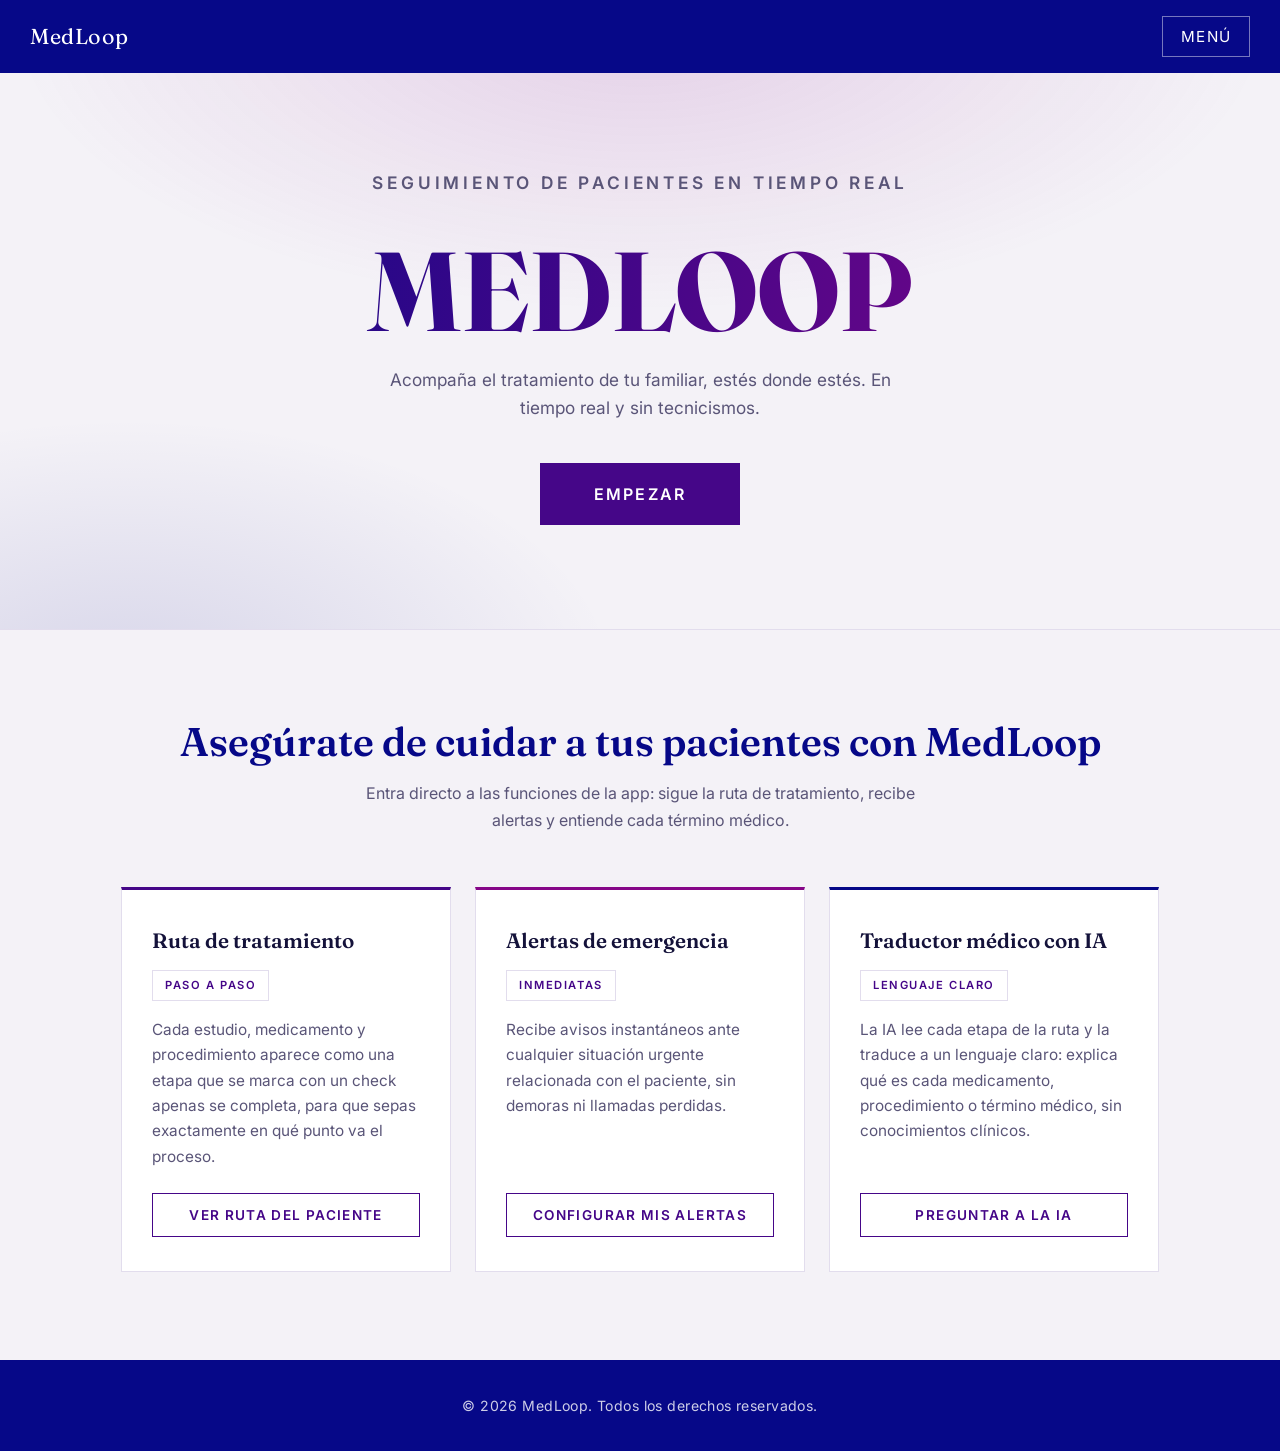
==== commit 10cdcc20: "Update index.html" ====
--- a/index.html
+++ b/index.html
@@ -47,32 +47,41 @@
   }
   .menu-btn:hover{background:rgba(255,255,255,.12)}
 
-  /* OVERLAY MENU (estilo Princeton) */
+  /* OVERLAY MENU (panel lateral, mitad de la pantalla) */
+  .backdrop{
+    position:fixed;inset:0;z-index:290;background:rgba(10,9,32,.45);
+    opacity:0;pointer-events:none;transition:opacity .3s ease;
+  }
+  .backdrop.open{opacity:1;pointer-events:auto}
   .overlay{
-    position:fixed;inset:0;z-index:300;background:var(--azul);
-    display:none;flex-direction:column;overflow-y:auto;
-  }
-  .overlay.open{display:flex}
+    position:fixed;top:0;right:0;bottom:0;width:50%;z-index:300;background:var(--azul);
+    display:flex;flex-direction:column;overflow-y:auto;
+    transform:translateX(100%);transition:transform .35s ease;
+  }
+  .overlay.open{transform:translateX(0)}
   .overlay-top{
     display:flex;justify-content:space-between;align-items:center;
-    padding:16px 30px;border-bottom:1px solid rgba(255,255,255,.18);
-  }
-  .overlay-top .logo{color:#fff;font-family:'Fraunces',Georgia,serif;font-size:1.35rem}
+    padding:16px 24px;border-bottom:1px solid rgba(255,255,255,.18);
+  }
+  .overlay-top .logo{color:#fff;font-family:'Fraunces',Georgia,serif;font-size:1.2rem}
   .close-btn{
     background:transparent;border:1px solid rgba(255,255,255,.45);color:#fff;
-    font-family:inherit;font-size:.95rem;letter-spacing:.08em;text-transform:uppercase;
-    padding:10px 18px;cursor:pointer;
-  }
-  .overlay nav-list{display:block}
+    font-family:inherit;font-size:.9rem;letter-spacing:.08em;text-transform:uppercase;
+    padding:9px 16px;cursor:pointer;
+  }
   .overlay a{
     display:block;color:#fff;text-decoration:none;
     font-family:'Fraunces',Georgia,serif;
-    font-size:clamp(1.8rem,5.5vw,3.2rem);line-height:1.2;
-    padding:26px 30px;max-width:1000px;margin:0 auto;width:100%;
+    font-size:clamp(1.3rem,3.2vw,2.1rem);line-height:1.2;
+    padding:20px 24px;width:100%;
     border-bottom:1px solid rgba(255,255,255,.15);
     transition:background .25s ease,padding-left .25s ease;
   }
-  .overlay a:hover{background:var(--magenta);padding-left:48px}
+  .overlay a:hover{background:var(--magenta);padding-left:36px}
+
+  @media (max-width:768px){
+    .overlay{width:80%}
+  }
 
   /* HERO */
   .hero{
@@ -101,6 +110,7 @@
     padding:18px 54px;cursor:pointer;
     transition:background .25s ease,transform .2s ease;
   }
+  a.btn-primary{display:inline-block;text-decoration:none}
   .btn-primary:hover{background:var(--magenta);transform:translateY(-2px)}
 
   /* SERVICIOS */
@@ -162,13 +172,14 @@
   <button class="menu-btn" id="menuBtn" aria-expanded="false">Menú</button>
 </nav>
 
+<div class="backdrop" id="backdrop"></div>
 <div class="overlay" id="overlay">
   <div class="overlay-top">
     <div class="logo">MedLoop</div>
     <button class="close-btn" id="closeBtn">Cerrar ✕</button>
   </div>
   <a href="#inicio">Inicio</a>
-  <a href="#inicio">Iniciar sesión</a>
+  <a href="login.html">Iniciar sesión</a>
   <a href="#servicios">Ayuda</a>
   <a href="#contacto">Contacto</a>
   <a href="#servicios">Información para pacientes</a>
@@ -178,7 +189,7 @@
   <p class="eyebrow">Seguimiento de pacientes en tiempo real</p>
   <h1>MedLoop</h1>
   <p>Acompaña el tratamiento de tu familiar, estés donde estés. En tiempo real y sin tecnicismos.</p>
-  <button class="btn-primary" id="empezar">Empezar</button>
+  <a class="btn-primary" id="empezar" href="login.html">Empezar</a>
 </section>
 
 <section class="services" id="servicios">
@@ -212,14 +223,24 @@
 
 <script>
   const ov = document.getElementById('overlay');
+  const bd = document.getElementById('backdrop');
   const mb = document.getElementById('menuBtn');
   const cb = document.getElementById('closeBtn');
-  const open = v => { ov.classList.toggle('open', v); mb.setAttribute('aria-expanded', v); document.body.style.overflow = v ? 'hidden' : ''; };
+  const open = v => {
+    ov.classList.toggle('open', v);
+    bd.classList.toggle('open', v);
+    mb.setAttribute('aria-expanded', v);
+    document.body.style.overflow = v ? 'hidden' : '';
+  };
   mb.addEventListener('click', () => open(true));
   cb.addEventListener('click', () => open(false));
+  bd.addEventListener('click', () => open(false));
   ov.querySelectorAll('a').forEach(a => a.addEventListener('click', () => open(false)));
   document.addEventListener('keydown', e => { if (e.key === 'Escape') open(false); });
 </script>
 
 </body>
 </html>
+
+</body>
+</html>
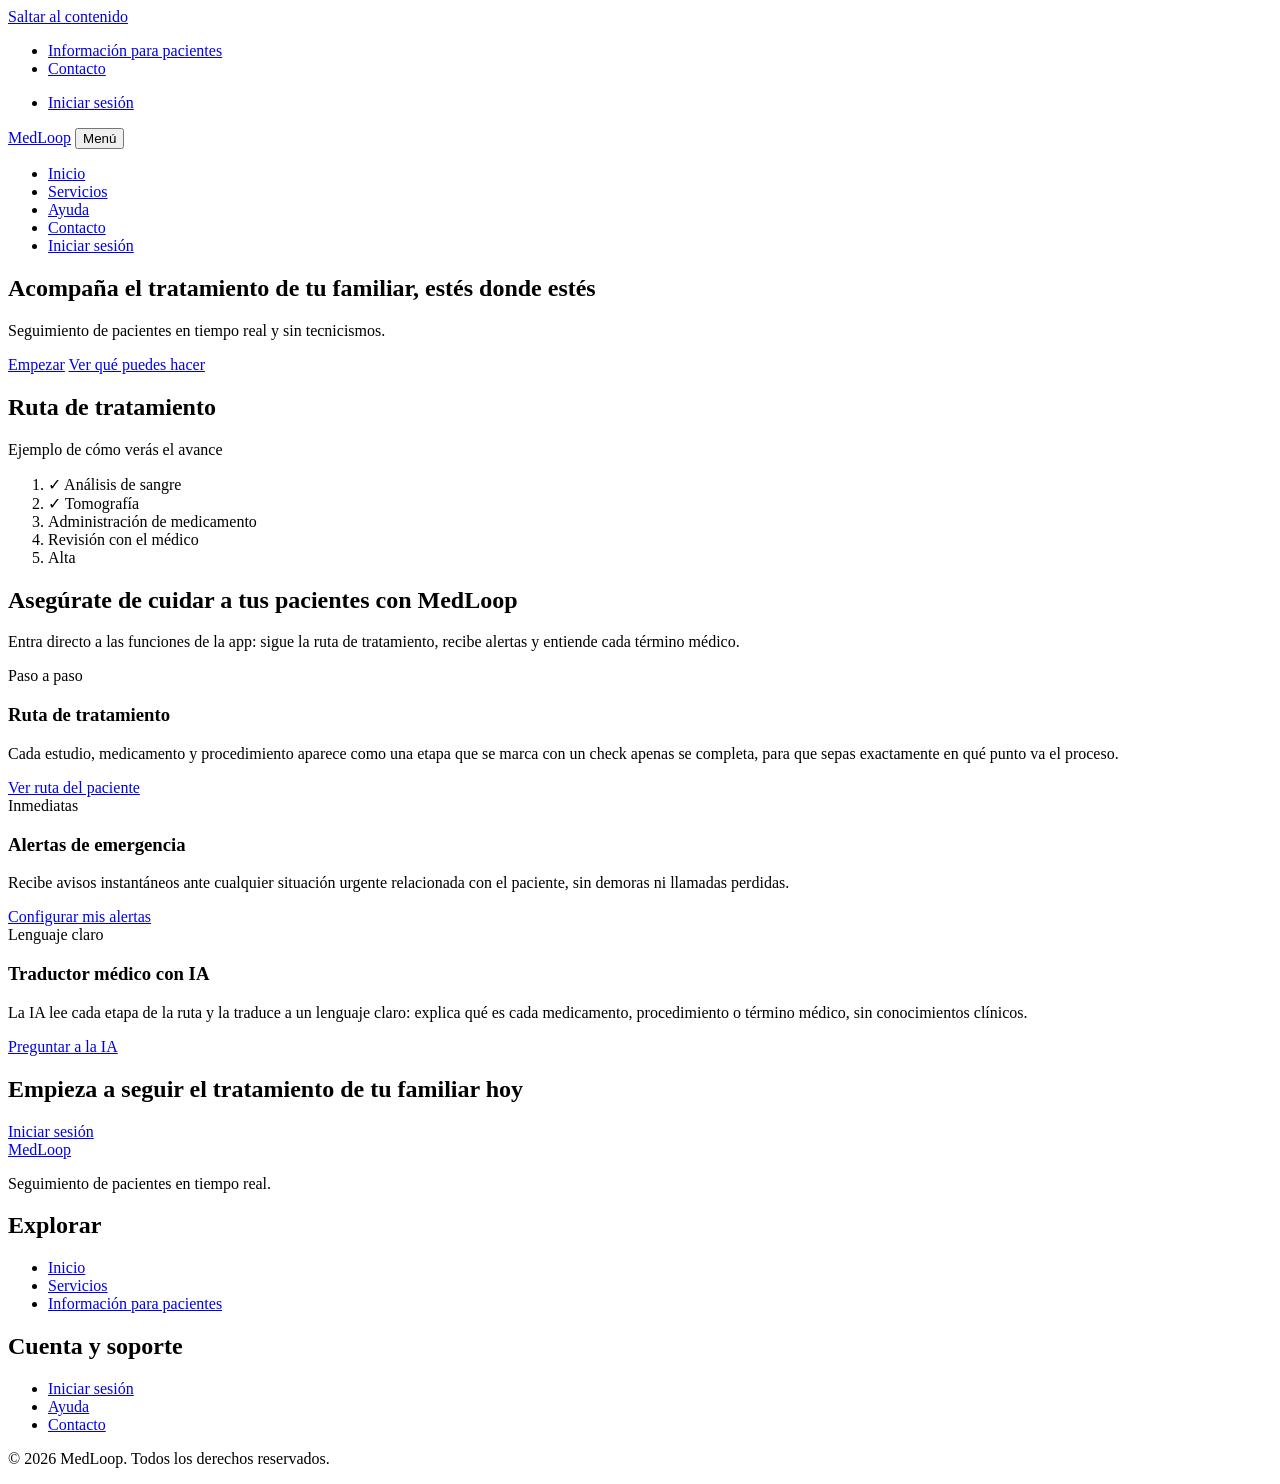
==== commit 6f6829d7: "Update index.html" ====
--- a/index.html
+++ b/index.html
@@ -6,239 +6,137 @@
 <title>MedLoop</title>
 <link rel="preconnect" href="https://fonts.googleapis.com">
 <link rel="preconnect" href="https://fonts.gstatic.com" crossorigin>
-<link href="https://fonts.googleapis.com/css2?family=Fraunces:opsz,wght@9..144,600;9..144,700&family=Inter:wght@400;500;600&display=swap" rel="stylesheet">
-<style>
-  :root{
-    --azul:#060888;
-    --morado:#450688;
-    --magenta:#860688;
-    --papel:#f4f2f7;
-    --card:#ffffff;
-    --texto:#14123a;
-    --suave:#5a5578;
-    --linea:#e2dded;
-  }
-  @media (prefers-color-scheme: dark){
-    :root:not([data-theme="light"]){
-      --papel:#0a0920;--card:#141230;--texto:#f1eefa;--suave:#b9b2d4;--linea:#2a2650;
-    }
-  }
-  :root[data-theme="dark"]{
-    --papel:#0a0920;--card:#141230;--texto:#f1eefa;--suave:#b9b2d4;--linea:#2a2650;
-  }
-
-  *{margin:0;padding:0;box-sizing:border-box}
-  html{scroll-behavior:smooth}
-  body{
-    font-family:'Inter',-apple-system,'Segoe UI',Arial,sans-serif;
-    background-color:var(--papel);color:var(--texto);line-height:1.65;
-  }
-
-  /* NAV */
-  nav{
-    display:flex;justify-content:space-between;align-items:center;
-    background:var(--azul);padding:16px 30px;position:sticky;top:0;z-index:200;
-  }
-  nav .logo{color:#fff;font-family:'Fraunces',Georgia,serif;font-size:1.35rem;letter-spacing:.5px}
-  .menu-btn{
-    background:transparent;border:1px solid rgba(255,255,255,.45);color:#fff;
-    font-family:inherit;font-size:.95rem;letter-spacing:.08em;text-transform:uppercase;
-    padding:10px 18px;cursor:pointer;
-  }
-  .menu-btn:hover{background:rgba(255,255,255,.12)}
-
-  /* OVERLAY MENU (panel lateral, mitad de la pantalla) */
-  .backdrop{
-    position:fixed;inset:0;z-index:290;background:rgba(10,9,32,.45);
-    opacity:0;pointer-events:none;transition:opacity .3s ease;
-  }
-  .backdrop.open{opacity:1;pointer-events:auto}
-  .overlay{
-    position:fixed;top:0;right:0;bottom:0;width:50%;z-index:300;background:var(--azul);
-    display:flex;flex-direction:column;overflow-y:auto;
-    transform:translateX(100%);transition:transform .35s ease;
-  }
-  .overlay.open{transform:translateX(0)}
-  .overlay-top{
-    display:flex;justify-content:space-between;align-items:center;
-    padding:16px 24px;border-bottom:1px solid rgba(255,255,255,.18);
-  }
-  .overlay-top .logo{color:#fff;font-family:'Fraunces',Georgia,serif;font-size:1.2rem}
-  .close-btn{
-    background:transparent;border:1px solid rgba(255,255,255,.45);color:#fff;
-    font-family:inherit;font-size:.9rem;letter-spacing:.08em;text-transform:uppercase;
-    padding:9px 16px;cursor:pointer;
-  }
-  .overlay a{
-    display:block;color:#fff;text-decoration:none;
-    font-family:'Fraunces',Georgia,serif;
-    font-size:clamp(1.3rem,3.2vw,2.1rem);line-height:1.2;
-    padding:20px 24px;width:100%;
-    border-bottom:1px solid rgba(255,255,255,.15);
-    transition:background .25s ease,padding-left .25s ease;
-  }
-  .overlay a:hover{background:var(--magenta);padding-left:36px}
-
-  @media (max-width:768px){
-    .overlay{width:80%}
-  }
-
-  /* HERO */
-  .hero{
-    text-align:center;padding:96px 24px 104px;
-    background:
-      radial-gradient(900px 420px at 50% -10%, rgba(134,6,136,.14), transparent 70%),
-      radial-gradient(700px 380px at 10% 110%, rgba(6,8,136,.12), transparent 70%);
-    border-bottom:1px solid var(--linea);
-  }
-  .eyebrow{
-    text-transform:uppercase;letter-spacing:.22em;font-size:.78rem;
-    color:var(--morado);margin-bottom:22px;font-weight:600;
-  }
-  .hero h1{
-    font-family:'Fraunces',Georgia,serif;font-weight:700;
-    font-size:clamp(3.2rem,13vw,7rem);line-height:.95;letter-spacing:-.01em;
-    text-transform:uppercase;margin-bottom:22px;
-    background:linear-gradient(100deg,var(--azul),var(--morado) 50%,var(--magenta));
-    -webkit-background-clip:text;background-clip:text;color:transparent;
-  }
-  .hero p{color:var(--suave);font-size:1.08rem;max-width:560px;margin:0 auto 40px}
-  .btn-primary{
-    background:var(--morado);color:#fff;border:none;border-radius:0;
-    font-family:inherit;font-size:1rem;font-weight:600;
-    letter-spacing:.14em;text-transform:uppercase;
-    padding:18px 54px;cursor:pointer;
-    transition:background .25s ease,transform .2s ease;
-  }
-  a.btn-primary{display:inline-block;text-decoration:none}
-  .btn-primary:hover{background:var(--magenta);transform:translateY(-2px)}
-
-  /* SERVICIOS */
-  .services{padding:88px 24px;max-width:1120px;margin:0 auto}
-  .services h2{
-    text-align:center;font-family:'Fraunces',Georgia,serif;font-weight:600;
-    font-size:clamp(1.7rem,4.5vw,2.5rem);line-height:1.2;
-    color:var(--azul);margin-bottom:14px;
-  }
-  @media (prefers-color-scheme: dark){:root:not([data-theme="light"]) .services h2{color:#fff}}
-  :root[data-theme="dark"] .services h2{color:#fff}
-  .services > p{text-align:center;max-width:600px;margin:0 auto 54px;color:var(--suave)}
-  .cards{display:flex;gap:24px;flex-wrap:wrap;justify-content:center}
-  .card{
-    background:var(--card);padding:34px 30px;width:330px;
-    border:1px solid var(--linea);border-top:3px solid var(--morado);
-    display:flex;flex-direction:column;
-    transition:transform .3s ease,box-shadow .3s ease,border-top-color .3s ease;
-  }
-  .card:nth-child(2){border-top-color:var(--magenta)}
-  .card:nth-child(3){border-top-color:var(--azul)}
-  .card:hover{transform:translateY(-6px);box-shadow:0 18px 38px rgba(20,18,58,.12)}
-  .card h3{
-    font-family:'Fraunces',Georgia,serif;font-weight:600;
-    font-size:1.3rem;color:var(--texto);margin-bottom:12px;
-  }
-  .highlight{
-    align-self:flex-start;text-transform:uppercase;letter-spacing:.14em;
-    font-size:.7rem;font-weight:600;color:var(--morado);
-    border:1px solid var(--linea);padding:5px 12px;margin-bottom:16px;
-  }
-  .card p.description{color:var(--suave);font-size:.96rem;flex:1}
-  .card-action{
-    margin-top:24px;background:transparent;color:var(--morado);
-    border:1px solid var(--morado);font-family:inherit;font-weight:600;
-    font-size:.85rem;letter-spacing:.1em;text-transform:uppercase;
-    padding:13px;cursor:pointer;transition:background .25s ease,color .25s ease;
-  }
-  .card-action:hover{background:var(--morado);color:#fff}
-  @media (prefers-color-scheme: dark){:root:not([data-theme="light"]) .card-action,
-    :root:not([data-theme="light"]) .highlight{color:#c9a6e8;border-color:#c9a6e8}}
-
-  footer{
-    background:var(--azul);color:rgba(255,255,255,.8);
-    text-align:center;padding:34px 20px;font-size:.88rem;letter-spacing:.03em;
-  }
-
-  @media (max-width:768px){
-    nav,.overlay-top{padding:14px 18px}
-    .hero{padding:66px 18px 74px}
-    .overlay a{padding:20px 18px}
-  }
-</style>
+<link href="https://fonts.googleapis.com/css2?family=Source+Sans+3:wght@400;600;700&family=Source+Serif+4:opsz,wght@8..60,600;8..60,700&display=swap" rel="stylesheet">
+<link rel="stylesheet" href="styles.css">
 </head>
 <body>
 
-<nav>
-  <div class="logo">MedLoop</div>
-  <button class="menu-btn" id="menuBtn" aria-expanded="false">Menú</button>
-</nav>
+<a class="skip" href="#servicios">Saltar al contenido</a>
 
-<div class="backdrop" id="backdrop"></div>
-<div class="overlay" id="overlay">
-  <div class="overlay-top">
-    <div class="logo">MedLoop</div>
-    <button class="close-btn" id="closeBtn">Cerrar ✕</button>
+<div class="utilidades">
+  <div class="contenedor">
+    <ul>
+      <li><a href="#servicios">Información para pacientes</a></li>
+      <li><a href="#contacto">Contacto</a></li>
+    </ul>
+    <ul>
+      <li><a class="sesion" href="login.html">Iniciar sesión</a></li>
+    </ul>
   </div>
-  <a href="#inicio">Inicio</a>
-  <a href="login.html">Iniciar sesión</a>
-  <a href="#servicios">Ayuda</a>
-  <a href="#contacto">Contacto</a>
-  <a href="#servicios">Información para pacientes</a>
 </div>
 
-<section class="hero" id="inicio">
-  <p class="eyebrow">Seguimiento de pacientes en tiempo real</p>
-  <h1>MedLoop</h1>
-  <p>Acompaña el tratamiento de tu familiar, estés donde estés. En tiempo real y sin tecnicismos.</p>
-  <a class="btn-primary" id="empezar" href="login.html">Empezar</a>
-</section>
+<header class="cabecera">
+  <div class="contenedor">
+    <a class="marca" href="index.html">MedLoop</a>
+    <button class="btn-menu" id="btnMenu" aria-expanded="false" aria-controls="menu">Menú</button>
+    <nav class="menu-principal" id="menu" aria-label="Principal">
+      <ul>
+        <li><a href="index.html" aria-current="page">Inicio</a></li>
+        <li><a href="#servicios">Servicios</a></li>
+        <li><a href="#servicios">Ayuda</a></li>
+        <li><a href="#contacto">Contacto</a></li>
+        <li><a href="login.html">Iniciar sesión</a></li>
+      </ul>
+    </nav>
+  </div>
+</header>
 
-<section class="services" id="servicios">
-  <h2>Asegúrate de cuidar a tus pacientes con MedLoop</h2>
-  <p>Entra directo a las funciones de la app: sigue la ruta de tratamiento, recibe alertas y entiende cada término médico.</p>
-  <div class="cards">
-    <div class="card">
-      <h3>Ruta de tratamiento</h3>
-      <span class="highlight">Paso a paso</span>
-      <p class="description">Cada estudio, medicamento y procedimiento aparece como una etapa que se marca con un check apenas se completa, para que sepas exactamente en qué punto va el proceso.</p>
-      <button class="card-action">Ver ruta del paciente</button>
+<main>
+  <section class="portada" id="inicio">
+    <div class="contenedor">
+      <div>
+        <h1>Acompaña el tratamiento de tu familiar, estés donde estés</h1>
+        <p>Seguimiento de pacientes en tiempo real y sin tecnicismos.</p>
+        <div class="acciones">
+          <a class="btn btn-claro" href="login.html">Empezar</a>
+          <a class="btn btn-borde" href="#servicios">Ver qué puedes hacer</a>
+        </div>
+      </div>
+
+      <!-- Ejemplo visual de la ruta de tratamiento (decorativo) -->
+      <div class="ruta-demo" aria-hidden="true">
+        <h2>Ruta de tratamiento</h2>
+        <p class="sub">Ejemplo de cómo verás el avance</p>
+        <ol>
+          <li class="hecho"><span class="punto">✓</span> Análisis de sangre</li>
+          <li class="hecho"><span class="punto">✓</span> Tomografía</li>
+          <li class="actual"><span class="punto"></span> Administración de medicamento</li>
+          <li class="pendiente"><span class="punto"></span> Revisión con el médico</li>
+          <li class="pendiente"><span class="punto"></span> Alta</li>
+        </ol>
+      </div>
     </div>
-    <div class="card">
-      <h3>Alertas de emergencia</h3>
-      <span class="highlight">Inmediatas</span>
-      <p class="description">Recibe avisos instantáneos ante cualquier situación urgente relacionada con el paciente, sin demoras ni llamadas perdidas.</p>
-      <button class="card-action">Configurar mis alertas</button>
+  </section>
+
+  <section class="seccion seccion-gris" id="servicios">
+    <div class="contenedor">
+      <div class="encabezado">
+        <h2>Asegúrate de cuidar a tus pacientes con MedLoop</h2>
+        <p>Entra directo a las funciones de la app: sigue la ruta de tratamiento, recibe alertas y entiende cada término médico.</p>
+      </div>
+
+      <div class="tarjetas">
+        <article class="tarjeta">
+          <span class="etiqueta">Paso a paso</span>
+          <h3>Ruta de tratamiento</h3>
+          <p>Cada estudio, medicamento y procedimiento aparece como una etapa que se marca con un check apenas se completa, para que sepas exactamente en qué punto va el proceso.</p>
+          <a class="enlace-flecha" href="login.html">Ver ruta del paciente</a>
+        </article>
+
+        <article class="tarjeta">
+          <span class="etiqueta">Inmediatas</span>
+          <h3>Alertas de emergencia</h3>
+          <p>Recibe avisos instantáneos ante cualquier situación urgente relacionada con el paciente, sin demoras ni llamadas perdidas.</p>
+          <a class="enlace-flecha" href="login.html">Configurar mis alertas</a>
+        </article>
+
+        <article class="tarjeta">
+          <span class="etiqueta">Lenguaje claro</span>
+          <h3>Traductor médico con IA</h3>
+          <p>La IA lee cada etapa de la ruta y la traduce a un lenguaje claro: explica qué es cada medicamento, procedimiento o término médico, sin conocimientos clínicos.</p>
+          <a class="enlace-flecha" href="login.html">Preguntar a la IA</a>
+        </article>
+      </div>
     </div>
-    <div class="card">
-      <h3>Traductor médico con IA</h3>
-      <span class="highlight">Lenguaje claro</span>
-      <p class="description">La IA lee cada etapa de la ruta y la traduce a un lenguaje claro: explica qué es cada medicamento, procedimiento o término médico, sin conocimientos clínicos.</p>
-      <button class="card-action">Preguntar a la IA</button>
+  </section>
+
+  <section class="banda">
+    <div class="contenedor">
+      <h2>Empieza a seguir el tratamiento de tu familiar hoy</h2>
+      <a class="btn btn-claro" href="login.html">Iniciar sesión</a>
     </div>
+  </section>
+</main>
+
+<footer class="pie" id="contacto">
+  <div class="contenedor">
+    <div class="columnas">
+      <div>
+        <a class="marca" href="index.html">MedLoop</a>
+        <p>Seguimiento de pacientes en tiempo real.</p>
+      </div>
+      <div>
+        <h2>Explorar</h2>
+        <ul>
+          <li><a href="index.html">Inicio</a></li>
+          <li><a href="#servicios">Servicios</a></li>
+          <li><a href="#servicios">Información para pacientes</a></li>
+        </ul>
+      </div>
+      <div>
+        <h2>Cuenta y soporte</h2>
+        <ul>
+          <li><a href="login.html">Iniciar sesión</a></li>
+          <li><a href="#servicios">Ayuda</a></li>
+          <li><a href="#contacto">Contacto</a></li>
+        </ul>
+      </div>
+    </div>
+    <p class="legal">&copy; 2026 MedLoop. Todos los derechos reservados.</p>
   </div>
-</section>
-
-<footer id="contacto">
-  <p>&copy; 2026 MedLoop. Todos los derechos reservados.</p>
 </footer>
 
-<script>
-  const ov = document.getElementById('overlay');
-  const bd = document.getElementById('backdrop');
-  const mb = document.getElementById('menuBtn');
-  const cb = document.getElementById('closeBtn');
-  const open = v => {
-    ov.classList.toggle('open', v);
-    bd.classList.toggle('open', v);
-    mb.setAttribute('aria-expanded', v);
-    document.body.style.overflow = v ? 'hidden' : '';
-  };
-  mb.addEventListener('click', () => open(true));
-  cb.addEventListener('click', () => open(false));
-  bd.addEventListener('click', () => open(false));
-  ov.querySelectorAll('a').forEach(a => a.addEventListener('click', () => open(false)));
-  document.addEventListener('keydown', e => { if (e.key === 'Escape') open(false); });
-</script>
-
+<script src="script.js"></script>
 </body>
 </html>
 
